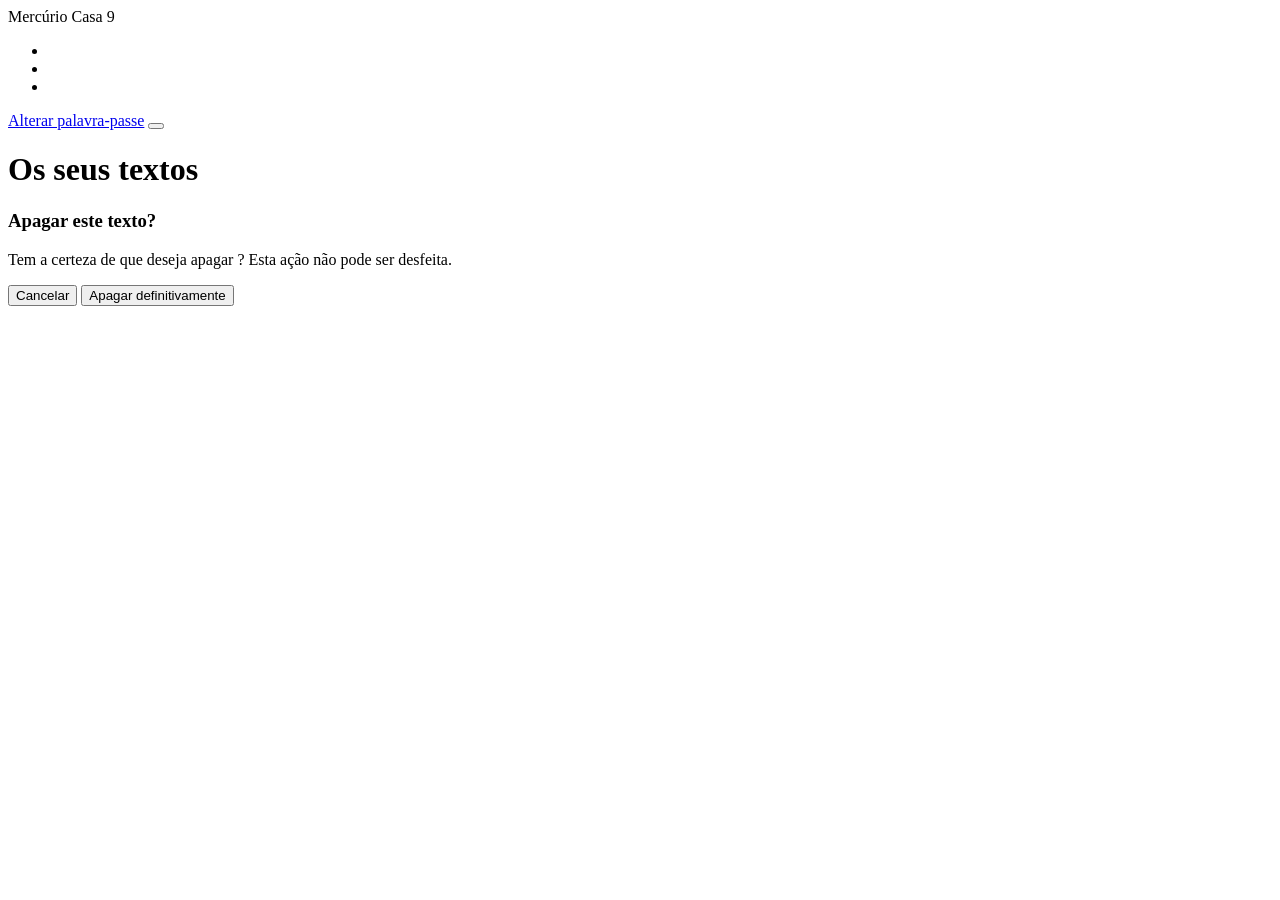
==== admin-dashboard.html @ a0468de8 "Add files via upload" ====
<!DOCTYPE html>
<html lang="pt-PT">
<head>
<meta charset="UTF-8">
<meta name="viewport" content="width=device-width, initial-scale=1.0">
<title>Painel do Administrador — Mercúrio Casa 9</title>
<link rel="icon" href="data:,">
<link rel="stylesheet" href="css/base.css">
<link rel="stylesheet" href="css/admin.css">
</head>
<body>

<div class="admin-shell">
  <aside class="admin-side">
    <div class="admin-side__brand">
      <div class="masthead__glyph"></div>
      <span>Mercúrio Casa 9</span>
    </div>
    <ul class="admin-nav">
      <li><a href="admin-dashboard.html" class="is-active" id="navDashboard"></a></li>
      <li><a href="admin-editor.html" id="navNew"></a></li>
      <li><a href="index.html" target="_blank" id="navView"></a></li>
    </ul>
    <div class="admin-side__footer">
      <div class="admin-side__user" id="userEmail"></div>
      <a href="admin-reset.html" id="navChangePassword">Alterar palavra-passe</a>
      <button id="btnLogout"></button>
    </div>
  </aside>

  <main class="admin-main">
    <div class="admin-header">
      <div>
        <h1>Os seus textos</h1>
        <p id="countLabel"></p>
      </div>
      <a href="admin-editor.html" class="btn btn--primary" id="btnNewTop"></a>
    </div>

    <div id="manageTable"></div>
    <div class="admin-empty" id="emptyState" style="display:none;">
      Nenhum texto ainda. Comece o primeiro capítulo da casa.
    </div>
  </main>
</div>

<!-- Confirmação de exclusão -->
<div class="modal-scrim" id="deleteModal">
  <div class="modal-box confirm-box">
    <h3>Apagar este texto?</h3>
    <p>Tem a certeza de que deseja apagar <strong id="deleteTitle"></strong>? Esta ação não pode ser desfeita.</p>
    <div class="modal-actions">
      <button class="btn btn--quiet" id="cancelDelete">Cancelar</button>
      <button class="btn btn--danger" id="confirmDelete">Apagar definitivamente</button>
    </div>
  </div>
</div>

<div class="toast"></div>

<script src="js/supabase-client.js"></script>
<script src="js/data.js"></script>
<script src="js/util.js"></script>
<script>
  if (Util.requireAuth()) {

    Util.injectGlyph('.masthead__glyph');
    document.getElementById('userEmail').textContent = DB.getSession().email;

    document.getElementById('navDashboard').innerHTML = `${ICONS.dashboard} Painel`;
    document.getElementById('navNew').innerHTML = `${ICONS.feather} Escrever novo texto`;
    document.getElementById('navView').innerHTML = `${ICONS.link} Ver o site`;
    document.getElementById('btnLogout').innerHTML = `${ICONS.logout} Terminar sessão`;
    document.getElementById('btnNewTop').innerHTML = `${ICONS.plus} Novo texto`;

    document.getElementById('btnLogout').addEventListener('click', () => {
      DB.logout();
      window.location.href = 'admin-login.html';
    });

    let pendingDeleteId = null;
    const deleteModal = document.getElementById('deleteModal');

    function renderTable() {
      const posts = DB.getPosts().sort((a, b) => b.createdAt - a.createdAt);
      const wrap = document.getElementById('manageTable');
      const empty = document.getElementById('emptyState');
      const countLabel = document.getElementById('countLabel');

      const publishedCount = posts.filter(p => p.status === 'published').length;
      const draftCount = posts.filter(p => p.status === 'draft').length;
      countLabel.textContent = `${publishedCount} publicado${publishedCount !== 1 ? 's' : ''} · ${draftCount} rascunho${draftCount !== 1 ? 's' : ''}`;

      if (posts.length === 0) {
        wrap.innerHTML = '';
        empty.style.display = 'block';
        return;
      }
      empty.style.display = 'none';

      wrap.innerHTML = `
        <div class="manage-table">
          ${posts.map(p => `
            <div class="manage-row">
              <div>
                <div class="manage-row__title">
                  ${p.status === 'published'
                    ? `<a href="texto.html?slug=${encodeURIComponent(p.slug)}" target="_blank">${Util.escapeHtml(p.title) || '(sem título)'}</a>`
                    : (Util.escapeHtml(p.title) || '(sem título)')}
                </div>
                <div class="manage-row__meta">${Util.formatDate(p.date)} · Folha ${Util.romanize(p.folio || 1)}</div>
              </div>
              <span class="status-pill ${p.status === 'published' ? 'status-pill--published' : ''}">${p.status === 'published' ? 'Publicado' : 'Rascunho'}</span>
              <div class="manage-row__actions">
                <a class="icon-btn" href="admin-editor.html?id=${encodeURIComponent(p.id)}" title="Editar">${ICONS.edit}</a>
                <button class="icon-btn" data-delete="${p.id}" data-title="${Util.escapeHtml(p.title) || 'este texto'}" title="Apagar">${ICONS.trash}</button>
              </div>
            </div>
          `).join('')}
        </div>
      `;

      wrap.querySelectorAll('[data-delete]').forEach(btn => {
        btn.addEventListener('click', () => {
          pendingDeleteId = btn.dataset.delete;
          document.getElementById('deleteTitle').textContent = btn.dataset.title;
          deleteModal.classList.add('is-open');
        });
      });
    }

    document.getElementById('cancelDelete').addEventListener('click', () => {
      deleteModal.classList.remove('is-open');
      pendingDeleteId = null;
    });
    deleteModal.addEventListener('click', (e) => {
      if (e.target === deleteModal) { deleteModal.classList.remove('is-open'); pendingDeleteId = null; }
    });
    document.getElementById('confirmDelete').addEventListener('click', async () => {
      if (pendingDeleteId) {
        await DB.deletePost(pendingDeleteId);
        Util.toast('Texto apagado', 'check');
        renderTable();
      }
      deleteModal.classList.remove('is-open');
      pendingDeleteId = null;
    });

    DB.sync()
      .then(renderTable)
      .catch(() => {
        document.getElementById('emptyState').style.display = 'block';
        document.getElementById('emptyState').textContent = 'Não foi possível ligar à base de dados.';
      });
  }
</script>
</body>
</html>
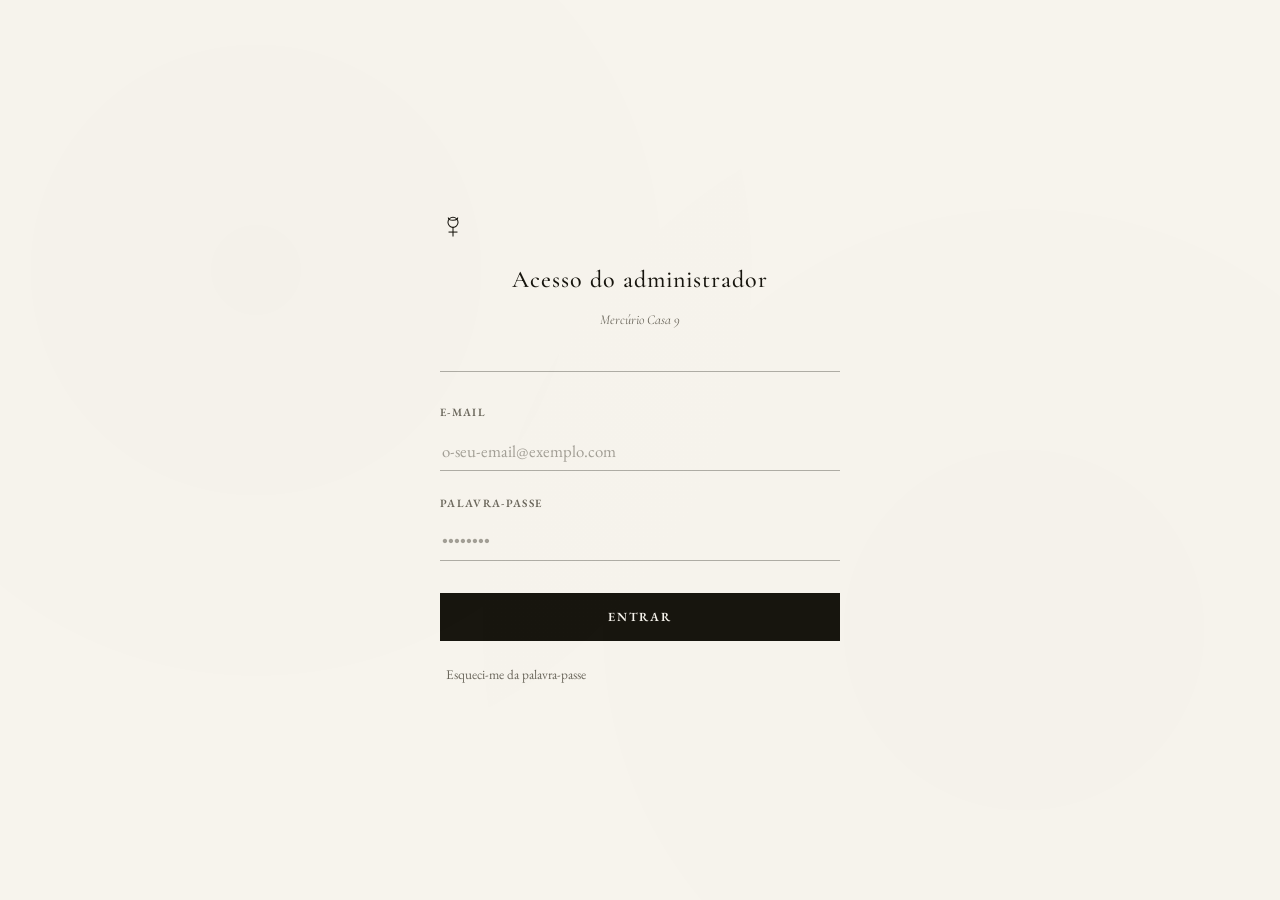
==== commit fcdfce14: "Add files via upload" ====
--- a/admin-dashboard.html
+++ b/admin-dashboard.html
@@ -108,7 +108,7 @@
                     ? `<a href="texto.html?slug=${encodeURIComponent(p.slug)}" target="_blank">${Util.escapeHtml(p.title) || '(sem título)'}</a>`
                     : (Util.escapeHtml(p.title) || '(sem título)')}
                 </div>
-                <div class="manage-row__meta">${Util.formatDate(p.date)} · Folha ${Util.romanize(p.folio || 1)}</div>
+                <div class="manage-row__meta">${Util.formatDate(p.date)}</div>
               </div>
               <span class="status-pill ${p.status === 'published' ? 'status-pill--published' : ''}">${p.status === 'published' ? 'Publicado' : 'Rascunho'}</span>
               <div class="manage-row__actions">
--- a/css/base.css
+++ b/css/base.css
@@ -0,0 +1,165 @@
+/* ============================================================
+   MERCÚRIO CASA 9 — Sistema de base
+   Preto e branco. Papel e tinta. Livro e site fundidos.
+   ============================================================ */
+
+@import url('https://fonts.googleapis.com/css2?family=Cormorant+Garamond:ital,wght@0,300;0,400;0,500;0,600;0,700;1,400;1,500&family=EB+Garamond:ital,wght@0,400;0,500;0,600;1,400&display=swap');
+
+:root {
+  /* — Cor: papel e tinta, não branco/preto puros — */
+  --paper:        #F7F4ED;
+  --paper-dim:     #EFEBE0;
+  --ink:          #18160F;
+  --ink-soft:     #3A3730;
+  --ink-faint:    #6B675C;
+  --rule:         rgba(24, 22, 15, 0.16);
+  --rule-strong:  rgba(24, 22, 15, 0.32);
+  --wash:         rgba(24, 22, 15, 0.045);
+
+  /* — Tipografia — */
+  --face-display: 'Cormorant Garamond', 'Iowan Old Style', Georgia, serif;
+  --face-body:    'EB Garamond', 'Iowan Old Style', Georgia, serif;
+
+  /* — Métricas — */
+  --measure: 38rem;
+  --gutter: clamp(1.25rem, 4vw, 3.5rem);
+  --spine-width: 1px;
+
+  /* — Movimento — */
+  --ease: cubic-bezier(0.22, 1, 0.36, 1);
+}
+
+@media (prefers-color-scheme: dark) {
+  :root { color-scheme: light; }
+}
+
+*, *::before, *::after { box-sizing: border-box; }
+
+html {
+  background: var(--paper);
+  color-scheme: light;
+}
+
+body {
+  margin: 0;
+  background: var(--paper);
+  color: var(--ink);
+  font-family: var(--face-body);
+  font-size: 17px;
+  line-height: 1.6;
+  -webkit-font-smoothing: antialiased;
+  text-rendering: optimizeLegibility;
+}
+
+/* Textura sutil de papel — não decoração gratuita, é o material do site */
+body::before {
+  content: "";
+  position: fixed;
+  inset: 0;
+  pointer-events: none;
+  z-index: 0;
+  opacity: 0.5;
+  background-image:
+    radial-gradient(circle at 20% 30%, rgba(24,22,15,0.025) 0%, transparent 45%),
+    radial-gradient(circle at 80% 70%, rgba(24,22,15,0.02) 0%, transparent 50%);
+}
+
+h1, h2, h3, h4 {
+  font-family: var(--face-display);
+  font-weight: 500;
+  margin: 0;
+  color: var(--ink);
+  letter-spacing: 0.005em;
+}
+
+a {
+  color: inherit;
+  text-decoration: none;
+}
+
+img { max-width: 100%; display: block; }
+
+button {
+  font-family: inherit;
+  cursor: pointer;
+  background: none;
+  border: none;
+  color: inherit;
+}
+
+input, textarea, select {
+  font-family: inherit;
+  color: inherit;
+}
+
+::selection {
+  background: var(--ink);
+  color: var(--paper);
+}
+
+/* — Utilitário: pequenas maiúsculas espaçadas, tom de colofão — */
+.label-caps {
+  font-family: var(--face-body);
+  text-transform: uppercase;
+  letter-spacing: 0.16em;
+  font-size: 0.72rem;
+  font-weight: 600;
+  color: var(--ink-faint);
+}
+
+.italic { font-style: italic; }
+
+/* — Foco visível para acessibilidade de teclado — */
+a:focus-visible,
+button:focus-visible,
+input:focus-visible,
+textarea:focus-visible,
+[tabindex]:focus-visible {
+  outline: 1.5px solid var(--ink);
+  outline-offset: 3px;
+}
+
+/* — Movimento reduzido — */
+@media (prefers-reduced-motion: reduce) {
+  *, *::before, *::after {
+    animation-duration: 0.001ms !important;
+    animation-iteration-count: 1 !important;
+    transition-duration: 0.001ms !important;
+    scroll-behavior: auto !important;
+  }
+}
+
+/* — Scrollbar discreta (webkit) — */
+::-webkit-scrollbar { width: 10px; height: 10px; }
+::-webkit-scrollbar-track { background: var(--paper); }
+::-webkit-scrollbar-thumb {
+  background: var(--rule-strong);
+  border-radius: 0;
+  border: 2.5px solid var(--paper);
+}
+
+/* — Toast de confirmação (usado em todas as páginas) — */
+.toast {
+  position: fixed;
+  bottom: 2rem; left: 50%;
+  transform: translateX(-50%) translateY(20px);
+  background: var(--ink);
+  color: var(--paper);
+  padding: 0.85rem 1.5rem;
+  font-size: 0.82rem;
+  letter-spacing: 0.02em;
+  opacity: 0;
+  visibility: hidden;
+  transition: opacity 0.3s var(--ease), transform 0.3s var(--ease), visibility 0.3s;
+  z-index: 200;
+  display: flex;
+  align-items: center;
+  gap: 0.6rem;
+  font-family: var(--face-body);
+  max-width: calc(100vw - 2.5rem);
+}
+.toast.is-visible {
+  opacity: 1; visibility: visible;
+  transform: translateX(-50%) translateY(0);
+}
+.toast svg { width: 14px; height: 14px; flex-shrink: 0; }
--- a/css/admin.css
+++ b/css/admin.css
@@ -0,0 +1,554 @@
+/* ============================================================
+   MERCÚRIO CASA 9 — Painel do administrador
+   ============================================================ */
+
+.admin-shell {
+  display: flex;
+  min-height: 100vh;
+}
+
+/* — Barra lateral do admin — */
+.admin-side {
+  width: 230px;
+  flex-shrink: 0;
+  border-right: 1px solid var(--rule-strong);
+  padding: 2rem 1.5rem;
+  position: sticky;
+  top: 0;
+  height: 100vh;
+  display: flex;
+  flex-direction: column;
+}
+
+.admin-side__brand {
+  display: flex;
+  align-items: center;
+  gap: 0.65rem;
+  margin-bottom: 2.75rem;
+}
+.admin-side__brand .masthead__glyph { width: 20px; height: 20px; margin: 0; }
+.admin-side__brand span {
+  font-family: var(--face-display);
+  font-size: 1rem;
+  letter-spacing: 0.05em;
+}
+
+.admin-nav {
+  list-style: none;
+  margin: 0; padding: 0;
+  flex: 1;
+}
+.admin-nav li { margin-bottom: 0.2rem; }
+.admin-nav a {
+  display: flex;
+  align-items: center;
+  gap: 0.7rem;
+  padding: 0.6rem 0.5rem;
+  font-size: 0.85rem;
+  color: var(--ink-soft);
+  border-left: 2px solid transparent;
+  transition: all 0.2s var(--ease);
+}
+.admin-nav a svg { width: 15px; height: 15px; opacity: 0.7; }
+.admin-nav a:hover { color: var(--ink); padding-left: 0.7rem; }
+.admin-nav a.is-active {
+  color: var(--ink);
+  border-left-color: var(--ink);
+  font-weight: 600;
+  padding-left: 0.7rem;
+}
+
+.admin-side__footer {
+  border-top: 1px solid var(--rule);
+  padding-top: 1.25rem;
+}
+.admin-side__user {
+  font-size: 0.78rem;
+  color: var(--ink-soft);
+  margin-bottom: 0.85rem;
+  word-break: break-all;
+}
+.admin-side__footer button,
+.admin-side__footer a {
+  display: block;
+  font-size: 0.72rem;
+  text-transform: uppercase;
+  letter-spacing: 0.1em;
+  color: var(--ink-faint);
+  font-weight: 600;
+  margin-bottom: 0.6rem;
+}
+.admin-side__footer button {
+  display: flex;
+  align-items: center;
+  gap: 0.5rem;
+}
+.admin-side__footer button svg {
+  width: 13px;
+  height: 13px;
+  flex-shrink: 0;
+}
+.admin-side__footer button:hover,
+.admin-side__footer a:hover { color: var(--ink); }
+
+/* — Área principal do admin — */
+.admin-main {
+  flex: 1;
+  min-width: 0;
+  padding: 2.5rem clamp(1.5rem, 4vw, 4rem) 5rem;
+}
+
+.admin-header {
+  display: flex;
+  justify-content: space-between;
+  align-items: flex-end;
+  margin-bottom: 2.5rem;
+  flex-wrap: wrap;
+  gap: 1rem;
+}
+.admin-header h1 {
+  font-size: 1.9rem;
+}
+.admin-header p {
+  margin-top: 0.4rem;
+  font-size: 0.85rem;
+  color: var(--ink-faint);
+  font-style: italic;
+  font-family: var(--face-display);
+}
+
+.btn {
+  display: inline-flex;
+  align-items: center;
+  gap: 0.5rem;
+  padding: 0.7rem 1.3rem;
+  font-size: 0.74rem;
+  text-transform: uppercase;
+  letter-spacing: 0.1em;
+  font-weight: 600;
+  border: 1px solid var(--ink);
+  transition: all 0.2s var(--ease);
+}
+.btn svg { width: 13px; height: 13px; }
+.btn--primary { background: var(--ink); color: var(--paper); }
+.btn--primary:hover { opacity: 0.85; }
+.btn--ghost { background: transparent; color: var(--ink); }
+.btn--ghost:hover { background: var(--ink); color: var(--paper); }
+.btn--quiet {
+  border-color: var(--rule-strong);
+  color: var(--ink-soft);
+}
+.btn--quiet:hover { border-color: var(--ink); color: var(--ink); }
+.btn--danger { border-color: var(--ink); color: var(--ink); }
+.btn--danger:hover { background: var(--ink); color: var(--paper); }
+.btn[disabled] { opacity: 0.4; cursor: not-allowed; pointer-events: none; }
+
+/* — Lista de textos (gestão) — */
+.manage-table {
+  border-top: 1px solid var(--rule-strong);
+}
+.manage-row {
+  display: grid;
+  grid-template-columns: 1fr auto auto auto;
+  gap: 1.5rem;
+  align-items: center;
+  padding: 1.25rem 0.5rem;
+  border-bottom: 1px solid var(--rule);
+}
+.manage-row__title {
+  font-family: var(--face-display);
+  font-size: 1.15rem;
+  font-weight: 500;
+}
+.manage-row__title a:hover { border-bottom: 1px solid var(--ink); }
+.manage-row__meta {
+  font-size: 0.72rem;
+  color: var(--ink-faint);
+  margin-top: 0.3rem;
+  text-transform: uppercase;
+  letter-spacing: 0.06em;
+}
+.status-pill {
+  font-size: 0.65rem;
+  text-transform: uppercase;
+  letter-spacing: 0.08em;
+  font-weight: 600;
+  padding: 0.25rem 0.6rem;
+  border: 1px solid var(--rule-strong);
+  color: var(--ink-faint);
+  white-space: nowrap;
+}
+.status-pill--published { border-color: var(--ink); color: var(--ink); }
+
+.manage-row__actions {
+  display: flex;
+  gap: 0.4rem;
+}
+.icon-btn {
+  width: 32px; height: 32px;
+  display: flex; align-items: center; justify-content: center;
+  border: 1px solid var(--rule-strong);
+  transition: all 0.2s var(--ease);
+}
+.icon-btn:hover { border-color: var(--ink); background: var(--wash); }
+.icon-btn svg { width: 14px; height: 14px; }
+
+.admin-empty {
+  padding: 4rem 1rem;
+  text-align: center;
+  color: var(--ink-faint);
+  font-style: italic;
+  font-family: var(--face-display);
+}
+
+@media (max-width: 720px) {
+  .manage-row { grid-template-columns: 1fr; gap: 0.6rem; }
+  .manage-row__actions { justify-content: flex-start; }
+}
+
+/* ============================================================
+   EDITOR — onde o texto ganha forma
+   ============================================================ */
+
+.editor-grid {
+  display: grid;
+  grid-template-columns: 1fr 280px;
+  gap: 3rem;
+  align-items: start;
+}
+
+@media (max-width: 980px) {
+  .editor-grid { grid-template-columns: 1fr; }
+}
+
+.editor-field { margin-bottom: 1.75rem; }
+.editor-field label {
+  display: block;
+  font-size: 0.7rem;
+  text-transform: uppercase;
+  letter-spacing: 0.12em;
+  font-weight: 600;
+  color: var(--ink-faint);
+  margin-bottom: 0.65rem;
+}
+.editor-field .hint {
+  display: block;
+  font-size: 0.74rem;
+  color: var(--ink-faint);
+  font-weight: 400;
+  text-transform: none;
+  letter-spacing: 0;
+  margin-top: 0.4rem;
+  font-style: italic;
+  font-family: var(--face-display);
+}
+
+.editor-title-input {
+  width: 100%;
+  border: none;
+  border-bottom: 1px solid var(--rule-strong);
+  background: transparent;
+  font-family: var(--face-display);
+  font-size: 2.1rem;
+  font-weight: 500;
+  padding: 0.4rem 0.05rem 0.65rem;
+  color: var(--ink);
+}
+.editor-title-input:focus { outline: none; border-color: var(--ink); }
+.editor-title-input::placeholder { color: var(--ink-faint); opacity: 0.5; }
+
+/* Subtítulo/cabeçalho — campo recolhível ativado pela ferramenta */
+.subtitle-field {
+  border-left: 2px solid var(--rule-strong);
+  padding-left: 1rem;
+  display: none;
+}
+.subtitle-field.is-active { display: block; }
+.subtitle-field textarea {
+  width: 100%;
+  border: none;
+  background: transparent;
+  font-family: var(--face-display);
+  font-style: italic;
+  font-size: 1.15rem;
+  color: var(--ink-soft);
+  resize: vertical;
+  min-height: 3rem;
+  line-height: 1.5;
+}
+.subtitle-field textarea:focus { outline: none; }
+.subtitle-field textarea::placeholder { color: var(--ink-faint); opacity: 0.6; }
+
+/* — Capa — */
+.cover-drop {
+  border: 1px dashed var(--rule-strong);
+  padding: 1.75rem;
+  text-align: center;
+  cursor: pointer;
+  transition: border-color 0.2s var(--ease), background 0.2s var(--ease);
+}
+.cover-drop:hover, .cover-drop.is-dragover { border-color: var(--ink); background: var(--wash); }
+.cover-drop svg { width: 22px; height: 22px; margin: 0 auto 0.75rem; opacity: 0.5; }
+.cover-drop p { font-size: 0.82rem; color: var(--ink-faint); }
+.cover-drop input[type="file"] { display: none; }
+
+.cover-preview {
+  position: relative;
+  display: none;
+}
+.cover-preview.is-active { display: block; }
+.cover-preview.is-uploading img { opacity: 0.5; }
+.cover-preview.is-uploading::after {
+  content: "A enviar imagem…";
+  position: absolute;
+  top: 50%; left: 50%;
+  transform: translate(-50%, -50%);
+  font-size: 0.78rem;
+  font-style: italic;
+  font-family: var(--face-display);
+  color: var(--ink);
+  background: var(--paper);
+  padding: 0.4rem 0.9rem;
+  border: 1px solid var(--rule-strong);
+}
+.cover-preview img {
+  width: 100%;
+  filter: grayscale(1) contrast(1.05);
+  border: 1px solid var(--rule);
+}
+.cover-preview__remove {
+  position: absolute;
+  top: 0.6rem; right: 0.6rem;
+  width: 30px; height: 30px;
+  background: var(--paper);
+  border: 1px solid var(--rule-strong);
+  display: flex; align-items: center; justify-content: center;
+}
+.cover-preview__remove:hover { border-color: var(--ink); }
+.cover-preview__remove svg { width: 13px; height: 13px; }
+.cover-caption-input {
+  width: 100%;
+  margin-top: 0.6rem;
+  border: none;
+  border-bottom: 1px solid var(--rule);
+  background: transparent;
+  font-size: 0.82rem;
+  font-style: italic;
+  font-family: var(--face-display);
+  padding: 0.4rem 0;
+}
+.cover-caption-input:focus { outline: none; border-color: var(--ink); }
+
+/* — Barra de ferramentas do editor — */
+.editor-toolbar {
+  display: flex;
+  flex-wrap: wrap;
+  gap: 0.2rem;
+  border: 1px solid var(--rule-strong);
+  border-bottom: none;
+  padding: 0.45rem;
+  background: var(--paper-dim);
+}
+
+.toolbar-group {
+  display: flex;
+  gap: 0.15rem;
+  padding: 0 0.4rem;
+  border-right: 1px solid var(--rule);
+}
+.toolbar-group:last-child { border-right: none; }
+
+.tb-btn {
+  width: 32px; height: 32px;
+  display: flex; align-items: center; justify-content: center;
+  border-radius: 0;
+  color: var(--ink-soft);
+  transition: background 0.15s var(--ease), color 0.15s var(--ease);
+}
+.tb-btn:hover { background: var(--wash); color: var(--ink); }
+.tb-btn.is-active { background: var(--ink); color: var(--paper); }
+.tb-btn svg { width: 16px; height: 16px; }
+.tb-btn--text {
+  font-family: var(--face-display);
+  font-size: 0.95rem;
+  font-weight: 600;
+}
+
+.editor-surface {
+  border: 1px solid var(--rule-strong);
+  min-height: 480px;
+  padding: clamp(1.5rem, 3vw, 3rem);
+  font-family: var(--face-body);
+  font-size: 1.12rem;
+  line-height: 1.85;
+  color: var(--ink);
+}
+.editor-surface:focus { outline: none; }
+.editor-surface p { margin: 0 0 1.4em; }
+.editor-surface h2 { font-family: var(--face-display); font-style: italic; font-size: 1.5em; margin: 1.6em 0 0.7em; text-align: center; font-weight: 500;}
+.editor-surface h3 { font-size: 1.2em; font-weight: 600; margin: 1.4em 0 0.6em; }
+.editor-surface blockquote {
+  margin: 1.5em auto;
+  max-width: 32rem;
+  padding-left: 1.2rem;
+  border-left: 2px solid var(--rule-strong);
+  font-family: var(--face-display);
+  font-style: italic;
+  color: var(--ink-soft);
+}
+.editor-surface img { max-width: 100%; filter: grayscale(1) contrast(1.05); margin: 1.5rem 0; }
+.editor-surface figure { margin: 1.75rem 0; }
+.editor-surface figure.is-float-left { float: left; width: 38%; margin: 0.3rem 1.5rem 1rem 0; }
+.editor-surface figure.is-float-right { float: right; width: 38%; margin: 0.3rem 0 1rem 1.5rem; }
+.editor-surface figure img { margin: 0; }
+.editor-surface figure figcaption {
+  font-size: 0.8rem; font-style: italic; color: var(--ink-faint);
+  text-align: center; margin-top: 0.4rem; font-family: var(--face-display);
+}
+.editor-surface figure.is-selected img { outline: 2px solid var(--ink); outline-offset: 2px; }
+.editor-surface hr { border: none; text-align: center; margin: 2rem 0; }
+.editor-surface hr::before { content: "✦  ✦  ✦"; letter-spacing: 0.6em; font-size: 0.65rem; color: var(--ink-faint); }
+.editor-surface a { border-bottom: 1px solid var(--ink-faint); }
+
+.editor-surface[data-placeholder]:empty::before {
+  content: attr(data-placeholder);
+  color: var(--ink-faint);
+  opacity: 0.65;
+  font-style: italic;
+  font-family: var(--face-display);
+  font-size: 1.05em;
+}
+
+.editor-footer-bar {
+  display: flex;
+  justify-content: space-between;
+  align-items: center;
+  border: 1px solid var(--rule-strong);
+  border-top: none;
+  padding: 0.6rem 1rem;
+  font-size: 0.72rem;
+  color: var(--ink-faint);
+  background: var(--paper-dim);
+}
+
+/* — Painel lateral de publicação — */
+.publish-panel {
+  border: 1px solid var(--rule-strong);
+  padding: 1.5rem;
+  position: sticky;
+  top: 1.5rem;
+}
+.publish-panel h3 {
+  font-size: 0.8rem;
+  text-transform: uppercase;
+  letter-spacing: 0.1em;
+  margin-bottom: 1.25rem;
+  padding-bottom: 0.9rem;
+  border-bottom: 1px solid var(--rule);
+}
+.publish-panel .editor-field:last-child { margin-bottom: 0; }
+.publish-panel .btn { width: 100%; justify-content: center; margin-bottom: 0.6rem; }
+.publish-panel select,
+.publish-panel input[type="text"],
+.publish-panel input[type="date"] {
+  width: 100%;
+  border: 1px solid var(--rule-strong);
+  background: transparent;
+  padding: 0.55rem 0.7rem;
+  font-size: 0.88rem;
+  font-family: var(--face-body);
+}
+.publish-panel select:focus,
+.publish-panel input:focus { outline: none; border-color: var(--ink); }
+
+.divider-line {
+  border: none;
+  border-top: 1px solid var(--rule);
+  margin: 1.5rem 0;
+}
+
+/* — Modal genérico (inserir link, inserir imagem por URL, headline) — */
+.modal-scrim {
+  position: fixed; inset: 0;
+  background: rgba(24,22,15,0.32);
+  display: none;
+  align-items: center; justify-content: center;
+  z-index: 100;
+  padding: 1.5rem;
+}
+.modal-scrim.is-open { display: flex; }
+.modal-box {
+  background: var(--paper);
+  border: 1px solid var(--rule-strong);
+  width: 100%; max-width: 440px;
+  padding: 2rem;
+  box-shadow: 0 20px 60px rgba(24,22,15,0.2);
+}
+.modal-box h3 {
+  font-size: 1.2rem;
+  margin-bottom: 1.5rem;
+}
+.modal-box .field { margin-bottom: 1.25rem; }
+.modal-box .field label {
+  display: block; font-size: 0.7rem; text-transform: uppercase;
+  letter-spacing: 0.1em; color: var(--ink-faint); margin-bottom: 0.5rem; font-weight: 600;
+}
+.modal-box .field input,
+.modal-box .field textarea {
+  width: 100%;
+  border: 1px solid var(--rule-strong);
+  background: transparent;
+  padding: 0.6rem 0.7rem;
+  font-size: 0.95rem;
+}
+.modal-box .field textarea { min-height: 80px; resize: vertical; font-family: var(--face-display); font-style: italic;}
+.modal-box .field input:focus, .modal-box .field textarea:focus { outline: none; border-color: var(--ink); }
+.modal-tabs { display: flex; border-bottom: 1px solid var(--rule-strong); margin-bottom: 1.5rem; }
+.modal-tabs button {
+  flex: 1; padding: 0.6rem; font-size: 0.72rem; text-transform: uppercase;
+  letter-spacing: 0.08em; color: var(--ink-faint); border-bottom: 2px solid transparent; margin-bottom: -1px;
+}
+.modal-tabs button.is-active { color: var(--ink); border-color: var(--ink); font-weight: 600; }
+.modal-tab-panel { display: none; }
+.modal-tab-panel.is-active { display: block; }
+.modal-actions {
+  display: flex; gap: 0.6rem; justify-content: flex-end; margin-top: 1.75rem;
+}
+.modal-layout-options {
+  display: grid;
+  grid-template-columns: repeat(4, 1fr);
+  gap: 0.5rem;
+  margin-bottom: 1.25rem;
+}
+.layout-opt {
+  border: 1px solid var(--rule-strong);
+  padding: 0.6rem 0.3rem;
+  text-align: center;
+  font-size: 0.65rem;
+  text-transform: uppercase;
+  letter-spacing: 0.04em;
+  color: var(--ink-faint);
+}
+.layout-opt.is-active { border-color: var(--ink); color: var(--ink); background: var(--wash); font-weight: 600; }
+.layout-opt:hover { border-color: var(--ink); }
+
+/* (estilos de .toast agora vivem em base.css, compartilhados por todas as páginas) */
+
+/* — Confirmação de deletar — */
+.confirm-box p { font-size: 0.92rem; color: var(--ink-soft); line-height: 1.6; margin-bottom: 1.75rem; }
+.confirm-box strong { color: var(--ink); }
+
+/* — Responsivo admin — */
+@media (max-width: 860px) {
+  .admin-shell { flex-direction: column; }
+  .admin-side {
+    width: 100%; height: auto; position: relative;
+    flex-direction: row; align-items: center; flex-wrap: wrap;
+    padding: 1.25rem; gap: 1rem;
+  }
+  .admin-side__brand { margin-bottom: 0; }
+  .admin-nav { flex: 1 1 100%; order: 3; display: flex; gap: 0.5rem; overflow-x: auto; }
+  .admin-nav li { margin-bottom: 0; }
+  .admin-side__footer { border-top: none; padding-top: 0; display: flex; gap: 1rem; margin-left: auto; }
+  .admin-side__user { display: none; }
+}
